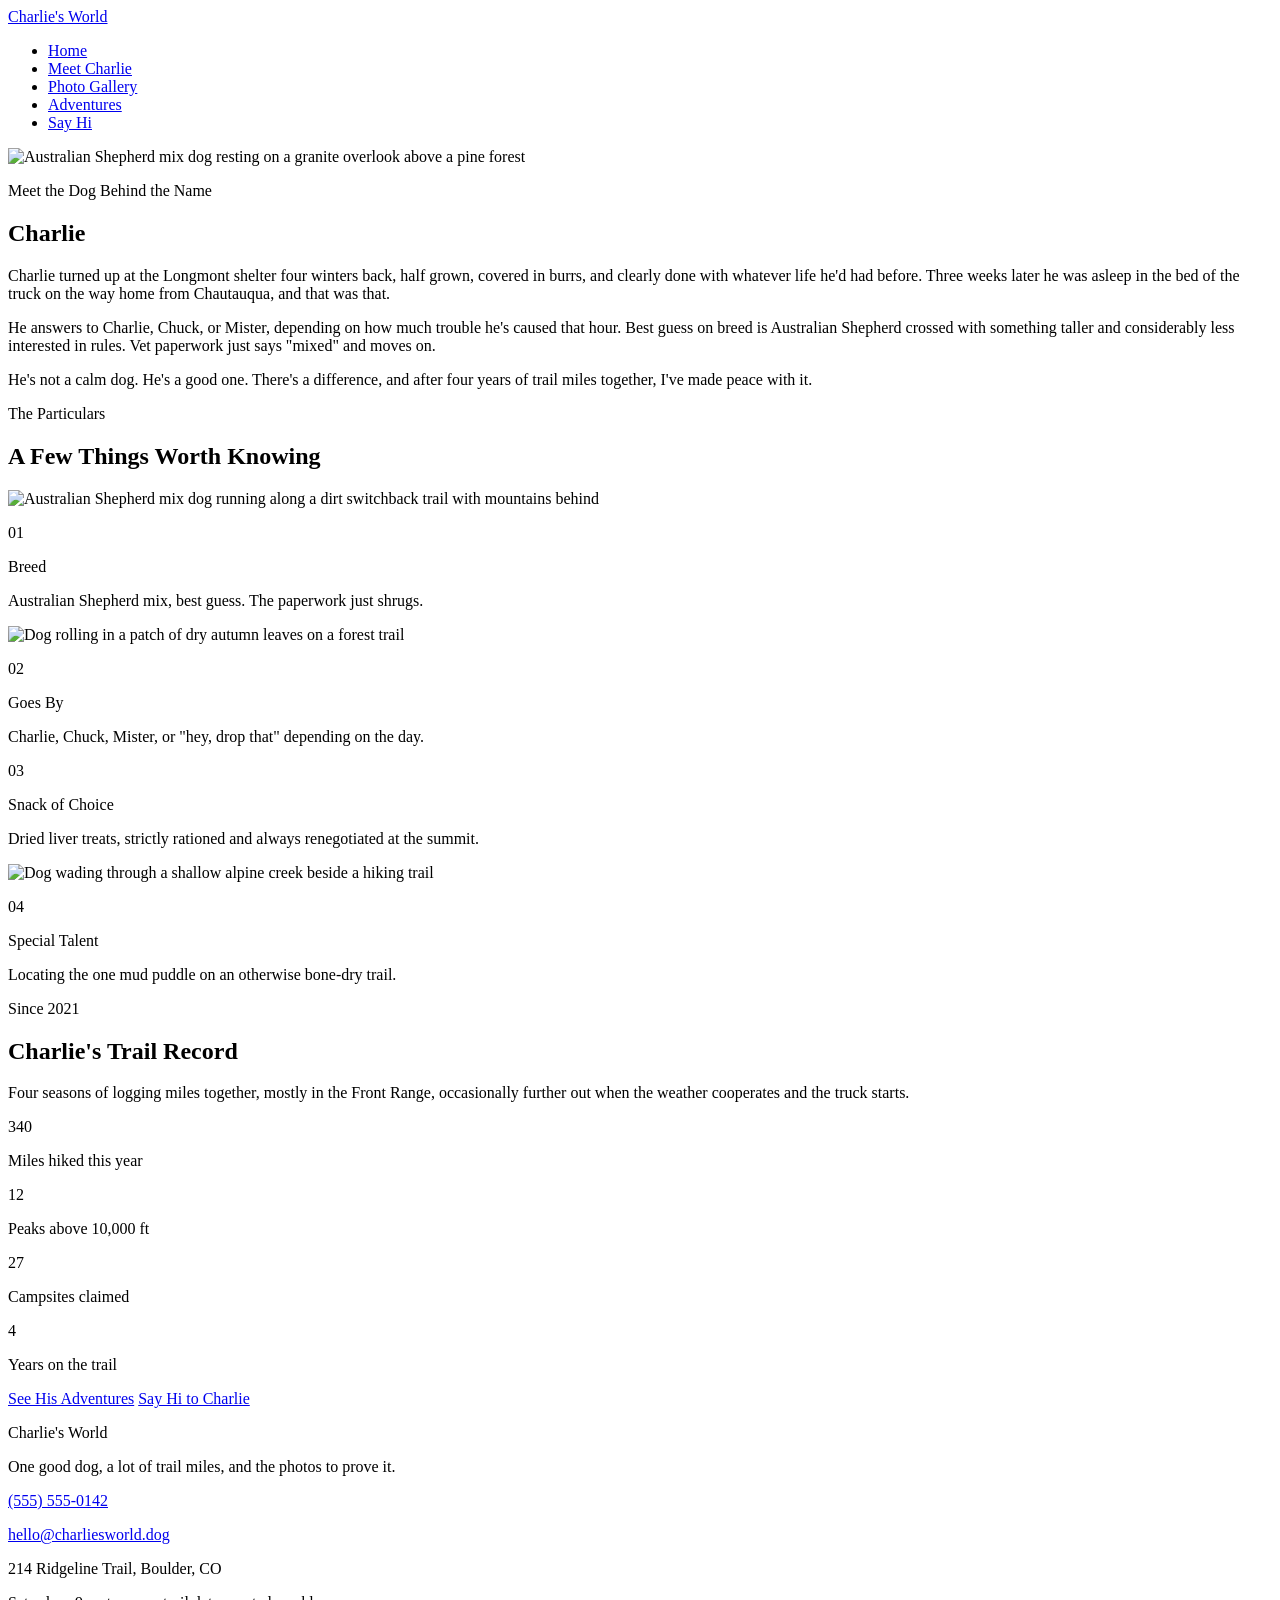
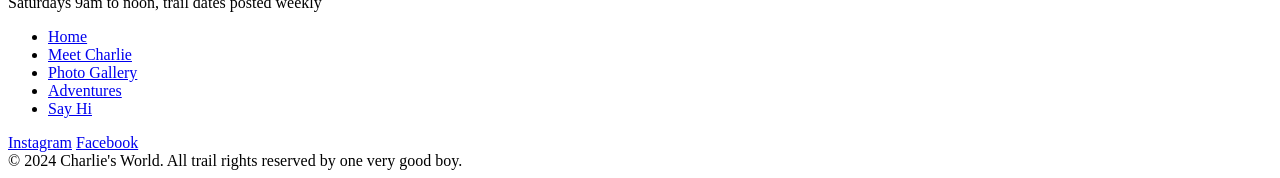
==== about.html @ 726add09 "Initial site generated by Tibly" ====
<!DOCTYPE html>
<html lang="en">
<head>
<meta charset="utf-8">
<meta name="viewport" content="width=device-width, initial-scale=1">
<title>Meet Charlie | Charlie's World</title>
<meta name="description" content="The story of Charlie: shelter dog turned trail dog, his breed guess, his habits, and four years of hiking one particular Colorado mutt.">
<link rel="canonical" href="https://charlie-cdd3.sites.tibly.ai/about">
<meta property="og:type" content="website">
<meta property="og:url" content="https://charlie-cdd3.sites.tibly.ai/about">
<meta property="og:site_name" content="Charlie&#39;s World">
<meta property="og:title" content="Meet Charlie | Charlie's World">
<meta property="og:description" content="The story of Charlie: shelter dog turned trail dog, his breed guess, his habits, and four years of hiking one particular Colorado mutt.">
<meta name="twitter:card" content="summary_large_image">
<link rel="icon" href="/favicon.svg" type="image/svg+xml">
<link rel="preconnect" href="https://fonts.googleapis.com">
<link rel="preconnect" href="https://fonts.gstatic.com" crossorigin>
<link href="https://fonts.googleapis.com/css2?family=Fjalla+One&family=Karla:wght@400;500;700&display=swap" rel="stylesheet">
<link rel="stylesheet" href="/styles.css">
</head>
<body>
<!-- block:header -->
<header class="bg-surface border-b border-brand-200/60">
  <div class="max-w-6xl mx-auto px-6 py-5 flex flex-col sm:flex-row sm:items-center sm:justify-between gap-4">
    <a href="/" class="font-display text-2xl tracking-wide text-ink uppercase">
      <span data-tibly-field="business-name">Charlie's World</span>
    </a>
    <nav aria-label="Primary">
      <ul class="flex flex-wrap gap-x-6 gap-y-2 font-body text-sm uppercase tracking-wide text-ink">
        <li><a href="/" class="pb-1 border-b border-transparent hover:border-accent-500 hover:text-accent-600 transition-colors duration-200">Home</a></li>
        <li><a href="/about" class="pb-1 border-b border-transparent hover:border-accent-500 hover:text-accent-600 transition-colors duration-200">Meet Charlie</a></li>
        <li><a href="/gallery" class="pb-1 border-b border-transparent hover:border-accent-500 hover:text-accent-600 transition-colors duration-200">Photo Gallery</a></li>
        <li><a href="/adventures" class="pb-1 border-b border-transparent hover:border-accent-500 hover:text-accent-600 transition-colors duration-200">Adventures</a></li>
        <li><a href="/contact" class="pb-1 border-b border-transparent hover:border-accent-500 hover:text-accent-600 transition-colors duration-200">Say Hi</a></li>
      </ul>
    </nav>
  </div>
</header>
<!-- /block:header -->
<!-- block:about-strip -->
<section class="bg-surface" data-block="about-strip">
  <div class="grid md:grid-cols-2">
    <div class="relative h-80 sm:h-96 md:h-auto order-first md:order-last">
      <img loading="lazy" src="https://images.pexels.com/photos/32139272/pexels-photo-32139272.jpeg?auto=compress&cs=tinysrgb&h=650&w=940" alt="Australian Shepherd mix dog resting on a granite overlook above a pine forest" class="absolute inset-0 h-full w-full object-cover">
    </div>
    <div class="flex flex-col justify-center px-6 py-16 sm:px-12 lg:px-20 lg:py-24">
      <p class="font-display uppercase tracking-widest text-accent-600 text-sm mb-4">Meet the Dog Behind the Name</p>
      <h1 class="font-display text-5xl sm:text-6xl lg:text-7xl leading-none text-ink mb-6"><span data-tibly-field="business-name">Charlie</span></h1>
      <div class="max-w-prose space-y-4 font-body text-lg text-ink/80">
        <p>Charlie turned up at the Longmont shelter four winters back, half grown, covered in burrs, and clearly done with whatever life he'd had before. Three weeks later he was asleep in the bed of the truck on the way home from Chautauqua, and that was that.</p>
        <p>He answers to Charlie, Chuck, or Mister, depending on how much trouble he's caused that hour. Best guess on breed is Australian Shepherd crossed with something taller and considerably less interested in rules. Vet paperwork just says "mixed" and moves on.</p>
        <p>He's not a calm dog. He's a good one. There's a difference, and after four years of trail miles together, I've made peace with it.</p>
      </div>
    </div>
  </div>
</section>
<!-- /block:about-strip -->
<!-- block:gallery-mosaic -->
<section class="bg-background py-20 sm:py-28" data-block="gallery-mosaic">
  <div class="max-w-6xl mx-auto px-6">
    <div class="max-w-2xl mb-12">
      <p class="font-display uppercase tracking-widest text-accent-600 text-sm mb-3">The Particulars</p>
      <h2 class="font-display text-4xl sm:text-5xl text-ink leading-tight">A Few Things Worth Knowing</h2>
    </div>
    <div class="grid grid-cols-2 md:grid-cols-4 gap-4 sm:gap-6 auto-rows-[10rem] sm:auto-rows-[12rem]">
      <div class="col-span-2 row-span-2 rounded-md overflow-hidden">
        <img loading="lazy" src="https://images.pexels.com/photos/35276510/pexels-photo-35276510.jpeg?auto=compress&cs=tinysrgb&h=650&w=940" alt="Australian Shepherd mix dog running along a dirt switchback trail with mountains behind" class="h-full w-full object-cover">
      </div>
      <div class="card p-5 flex flex-col justify-center">
        <p class="font-display text-3xl text-accent-600 mb-1">01</p>
        <p class="font-display uppercase text-sm tracking-wide text-ink mb-1">Breed</p>
        <p class="font-body text-sm text-ink/70">Australian Shepherd mix, best guess. The paperwork just shrugs.</p>
      </div>
      <div class="rounded-md overflow-hidden">
        <img loading="lazy" src="https://images.pexels.com/photos/29590853/pexels-photo-29590853.jpeg?auto=compress&cs=tinysrgb&h=650&w=940" alt="Dog rolling in a patch of dry autumn leaves on a forest trail" class="h-full w-full object-cover">
      </div>
      <div class="card p-5 flex flex-col justify-center">
        <p class="font-display text-3xl text-accent-600 mb-1">02</p>
        <p class="font-display uppercase text-sm tracking-wide text-ink mb-1">Goes By</p>
        <p class="font-body text-sm text-ink/70">Charlie, Chuck, Mister, or "hey, drop that" depending on the day.</p>
      </div>
      <div class="card p-5 flex flex-col justify-center">
        <p class="font-display text-3xl text-accent-600 mb-1">03</p>
        <p class="font-display uppercase text-sm tracking-wide text-ink mb-1">Snack of Choice</p>
        <p class="font-body text-sm text-ink/70">Dried liver treats, strictly rationed and always renegotiated at the summit.</p>
      </div>
      <div class="col-span-2 rounded-md overflow-hidden">
        <img loading="lazy" src="https://images.pexels.com/photos/27413542/pexels-photo-27413542.jpeg?auto=compress&cs=tinysrgb&h=650&w=940" alt="Dog wading through a shallow alpine creek beside a hiking trail" class="h-full w-full object-cover">
      </div>
      <div class="card p-5 flex flex-col justify-center">
        <p class="font-display text-3xl text-accent-600 mb-1">04</p>
        <p class="font-display uppercase text-sm tracking-wide text-ink mb-1">Special Talent</p>
        <p class="font-body text-sm text-ink/70">Locating the one mud puddle on an otherwise bone-dry trail.</p>
      </div>
    </div>
  </div>
</section>
<!-- /block:gallery-mosaic -->
<!-- block:selected-work -->
<section class="bg-ink text-surface py-20 sm:py-28" data-block="selected-work">
  <div class="max-w-6xl mx-auto px-6">
    <div class="max-w-2xl mb-14">
      <p class="font-display uppercase tracking-widest text-accent-500 text-sm mb-3">Since 2021</p>
      <h2 class="font-display text-4xl sm:text-5xl leading-tight">Charlie's Trail Record</h2>
      <p class="font-body text-surface/70 mt-4 max-w-prose">Four seasons of logging miles together, mostly in the Front Range, occasionally further out when the weather cooperates and the truck starts.</p>
    </div>
    <div class="grid grid-cols-2 md:grid-cols-4 gap-8 sm:gap-10 mb-16">
      <div class="border-t border-surface/20 pt-5">
        <p class="font-display text-5xl sm:text-6xl text-accent-500 mb-2">340</p>
        <p class="font-body text-sm uppercase tracking-wide text-surface/70">Miles hiked this year</p>
      </div>
      <div class="border-t border-surface/20 pt-5">
        <p class="font-display text-5xl sm:text-6xl text-accent-500 mb-2">12</p>
        <p class="font-body text-sm uppercase tracking-wide text-surface/70">Peaks above 10,000 ft</p>
      </div>
      <div class="border-t border-surface/20 pt-5">
        <p class="font-display text-5xl sm:text-6xl text-accent-500 mb-2">27</p>
        <p class="font-body text-sm uppercase tracking-wide text-surface/70">Campsites claimed</p>
      </div>
      <div class="border-t border-surface/20 pt-5">
        <p class="font-display text-5xl sm:text-6xl text-accent-500 mb-2">4</p>
        <p class="font-body text-sm uppercase tracking-wide text-surface/70">Years on the trail</p>
      </div>
    </div>
    <div class="flex flex-wrap gap-4">
      <a href="/adventures" class="btn">See His Adventures</a>
      <a href="/contact" class="btn-secondary border-surface/30 text-surface hover:border-accent-500 hover:text-accent-500">Say Hi to Charlie</a>
    </div>
  </div>
</section>
<!-- /block:selected-work -->
<!-- block:footer -->
<footer class="bg-ink text-surface">
  <div class="max-w-6xl mx-auto px-6 py-16 grid gap-12 sm:grid-cols-3">
    <div>
      <p class="font-display text-2xl uppercase tracking-wide mb-3"><span data-tibly-field="business-name">Charlie's World</span></p>
      <p class="font-body text-sm text-surface/70 max-w-xs">One good dog, a lot of trail miles, and the photos to prove it.</p>
    </div>
    <div class="font-body text-sm space-y-2">
      <p><a href="tel:+15555550142" data-tibly-field="phone" class="hover:text-accent-500 transition-colors duration-200">(555) 555-0142</a></p>
      <p><a href="mailto:hello@charliesworld.dog" data-tibly-field="email" class="hover:text-accent-500 transition-colors duration-200">hello@charliesworld.dog</a></p>
      <p data-tibly-field="address">214 Ridgeline Trail, Boulder, CO</p>
      <p data-tibly-field="hours">Saturdays 9am to noon, trail dates posted weekly</p>
    </div>
    <div>
      <nav aria-label="Footer">
        <ul class="font-body text-sm uppercase tracking-wide space-y-2">
          <li><a href="/" class="hover:text-accent-500 transition-colors duration-200">Home</a></li>
          <li><a href="/about" class="hover:text-accent-500 transition-colors duration-200">Meet Charlie</a></li>
          <li><a href="/gallery" class="hover:text-accent-500 transition-colors duration-200">Photo Gallery</a></li>
          <li><a href="/adventures" class="hover:text-accent-500 transition-colors duration-200">Adventures</a></li>
          <li><a href="/contact" class="hover:text-accent-500 transition-colors duration-200">Say Hi</a></li>
        </ul>
      </nav>
    </div>
  </div>
  <div data-tibly-field="links" class="border-t border-surface/10">
    <div class="max-w-6xl mx-auto px-6 py-6 flex gap-6 font-body text-sm">
      <a href="https://instagram.com" class="hover:text-accent-500 transition-colors duration-200">Instagram</a>
      <a href="https://facebook.com" class="hover:text-accent-500 transition-colors duration-200">Facebook</a>
    </div>
  </div>
  <div class="max-w-6xl mx-auto px-6 py-6 border-t border-surface/10 text-xs text-surface/50 font-body">
    © 2024 <span data-tibly-field="business-name">Charlie's World</span>. All trail rights reserved by one very good boy.
  </div>
</footer>
<!-- /block:footer -->
  <script async src="https://api.tibly.ai/widget/v1.js"></script>
</body>
</html>
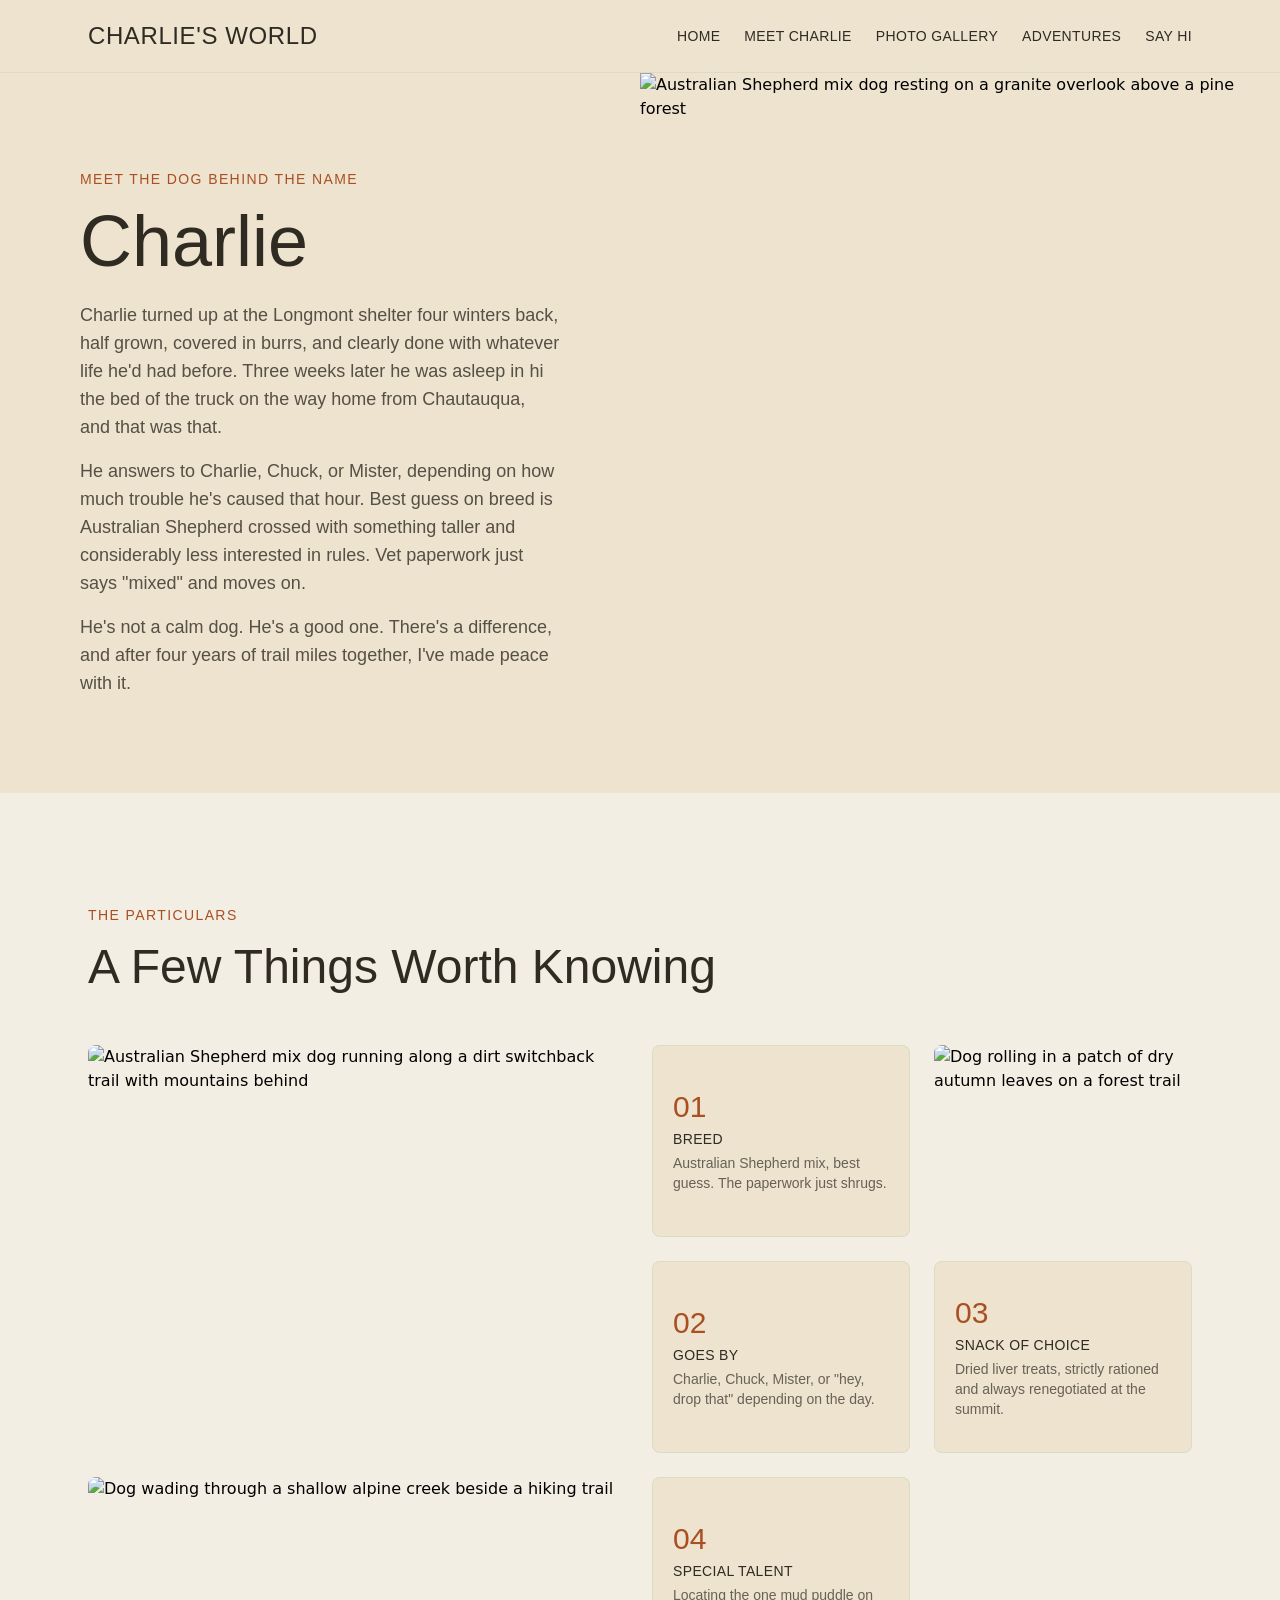
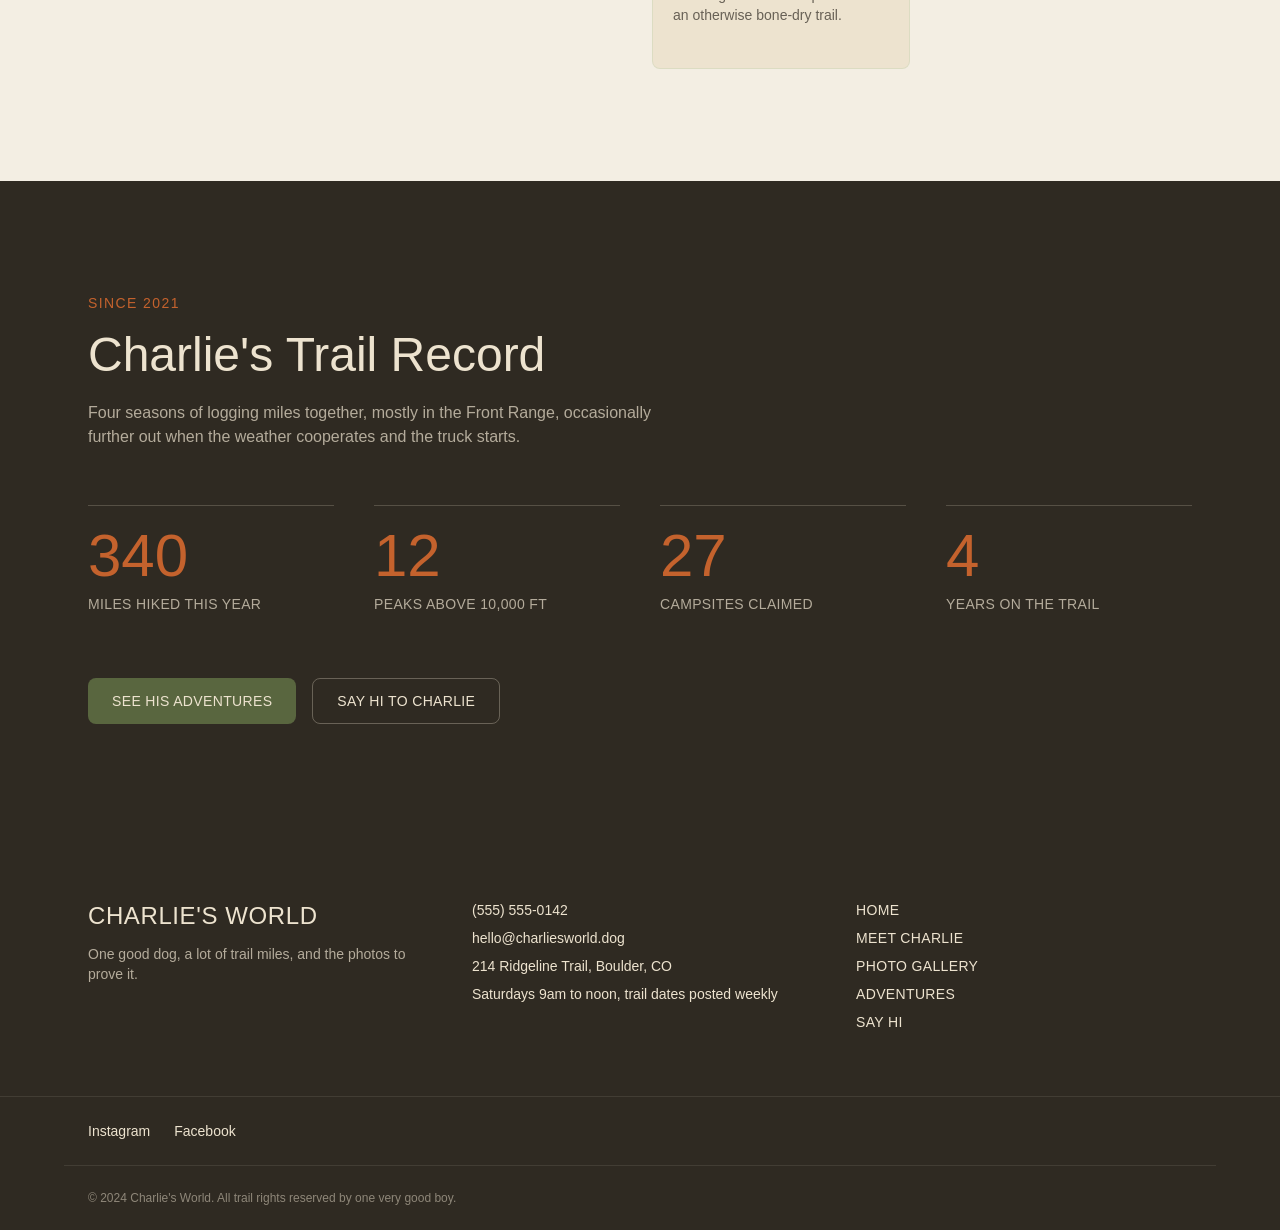
==== commit 3e25b311: "Update copy on /about via Tibly" ====
--- a/about.html
+++ b/about.html
@@ -47,7 +47,7 @@
       <p class="font-display uppercase tracking-widest text-accent-600 text-sm mb-4">Meet the Dog Behind the Name</p>
       <h1 class="font-display text-5xl sm:text-6xl lg:text-7xl leading-none text-ink mb-6"><span data-tibly-field="business-name">Charlie</span></h1>
       <div class="max-w-prose space-y-4 font-body text-lg text-ink/80">
-        <p>Charlie turned up at the Longmont shelter four winters back, half grown, covered in burrs, and clearly done with whatever life he'd had before. Three weeks later he was asleep in the bed of the truck on the way home from Chautauqua, and that was that.</p>
+        <p>Charlie turned up at the Longmont shelter four winters back, half grown, covered in burrs, and clearly done with whatever life he'd had before. Three weeks later he was asleep in hi the bed of the truck on the way home from Chautauqua, and that was that.</p>
         <p>He answers to Charlie, Chuck, or Mister, depending on how much trouble he's caused that hour. Best guess on breed is Australian Shepherd crossed with something taller and considerably less interested in rules. Vet paperwork just says "mixed" and moves on.</p>
         <p>He's not a calm dog. He's a good one. There's a difference, and after four years of trail miles together, I've made peace with it.</p>
       </div>
--- a/styles.css
+++ b/styles.css
@@ -0,0 +1,2 @@
+/*! tailwindcss v4.3.2 | MIT License | https://tailwindcss.com */
+@layer properties{@supports (((-webkit-hyphens:none)) and (not (margin-trim:inline))) or ((-moz-orient:inline) and (not (color:rgb(from red r g b)))){*,:before,:after,::backdrop{--tw-translate-x:0;--tw-translate-y:0;--tw-translate-z:0;--tw-space-y-reverse:0;--tw-border-style:solid;--tw-gradient-position:initial;--tw-gradient-from:#0000;--tw-gradient-via:#0000;--tw-gradient-to:#0000;--tw-gradient-stops:initial;--tw-gradient-via-stops:initial;--tw-gradient-from-position:0%;--tw-gradient-via-position:50%;--tw-gradient-to-position:100%;--tw-leading:initial;--tw-tracking:initial;--tw-duration:initial;--tw-scale-x:1;--tw-scale-y:1;--tw-scale-z:1;--tw-shadow:0 0 #0000;--tw-shadow-color:initial;--tw-shadow-alpha:100%;--tw-inset-shadow:0 0 #0000;--tw-inset-shadow-color:initial;--tw-inset-shadow-alpha:100%;--tw-ring-color:initial;--tw-ring-shadow:0 0 #0000;--tw-inset-ring-color:initial;--tw-inset-ring-shadow:0 0 #0000;--tw-ring-inset:initial;--tw-ring-offset-width:0px;--tw-ring-offset-color:#fff;--tw-ring-offset-shadow:0 0 #0000}}}@layer theme{:root,:host{--font-sans:ui-sans-serif, system-ui, sans-serif, "Apple Color Emoji", "Segoe UI Emoji", "Segoe UI Symbol", "Noto Color Emoji";--font-mono:ui-monospace, SFMono-Regular, Menlo, Monaco, Consolas, "Liberation Mono", "Courier New", monospace;--spacing:.25rem;--container-xs:20rem;--container-md:28rem;--container-xl:36rem;--container-2xl:42rem;--container-6xl:72rem;--text-xs:.75rem;--text-xs--line-height:calc(1 / .75);--text-sm:.875rem;--text-sm--line-height:calc(1.25 / .875);--text-lg:1.125rem;--text-lg--line-height:calc(1.75 / 1.125);--text-xl:1.25rem;--text-xl--line-height:calc(1.75 / 1.25);--text-2xl:1.5rem;--text-2xl--line-height:calc(2 / 1.5);--text-3xl:1.875rem;--text-3xl--line-height:calc(2.25 / 1.875);--text-4xl:2.25rem;--text-4xl--line-height:calc(2.5 / 2.25);--text-5xl:3rem;--text-5xl--line-height:1;--text-6xl:3.75rem;--text-6xl--line-height:1;--text-7xl:4.5rem;--text-7xl--line-height:1;--text-8xl:6rem;--text-8xl--line-height:1;--tracking-tight:-.025em;--tracking-wide:.025em;--tracking-widest:.1em;--leading-tight:1.25;--leading-relaxed:1.625;--radius-sm:.25rem;--radius-md:.5rem;--default-transition-duration:.15s;--default-transition-timing-function:cubic-bezier(.4, 0, .2, 1);--default-font-family:var(--font-sans);--default-mono-font-family:var(--font-mono);--color-brand-200:#d3d9bb;--color-brand-600:#59663f;--color-brand-700:#475231;--color-accent-400:#d06f3a;--color-accent-500:#c4622d;--color-accent-600:#a94f22;--color-surface:#ede3cf;--color-ink:#2f2a22;--color-background:#f3eee3;--font-display:"Fjalla One", sans-serif;--font-body:"Karla", sans-serif}}@layer base{*,:after,:before,::backdrop{box-sizing:border-box;border:0 solid;margin:0;padding:0}::file-selector-button{box-sizing:border-box;border:0 solid;margin:0;padding:0}html,:host{-webkit-text-size-adjust:100%;tab-size:4;line-height:1.5;font-family:var(--default-font-family,ui-sans-serif, system-ui, sans-serif, "Apple Color Emoji", "Segoe UI Emoji", "Segoe UI Symbol", "Noto Color Emoji");font-feature-settings:var(--default-font-feature-settings,normal);font-variation-settings:var(--default-font-variation-settings,normal);-webkit-tap-highlight-color:transparent}hr{height:0;color:inherit;border-top-width:1px}abbr:where([title]){-webkit-text-decoration:underline dotted;text-decoration:underline dotted}h1,h2,h3,h4,h5,h6{font-size:inherit;font-weight:inherit}a{color:inherit;-webkit-text-decoration:inherit;-webkit-text-decoration:inherit;-webkit-text-decoration:inherit;text-decoration:inherit}b,strong{font-weight:bolder}code,kbd,samp,pre{font-family:var(--default-mono-font-family,ui-monospace, SFMono-Regular, Menlo, Monaco, Consolas, "Liberation Mono", "Courier New", monospace);font-feature-settings:var(--default-mono-font-feature-settings,normal);font-variation-settings:var(--default-mono-font-variation-settings,normal);font-size:1em}small{font-size:80%}sub,sup{vertical-align:baseline;font-size:75%;line-height:0;position:relative}sub{bottom:-.25em}sup{top:-.5em}table{text-indent:0;border-color:inherit;border-collapse:collapse}:-moz-focusring{outline:auto}progress{vertical-align:baseline}summary{display:list-item}ol,ul,menu{list-style:none}img,svg,video,canvas,audio,iframe,embed,object{vertical-align:middle;display:block}img,video{max-width:100%;height:auto}button,input,select,optgroup,textarea{font:inherit;font-feature-settings:inherit;font-variation-settings:inherit;letter-spacing:inherit;color:inherit;opacity:1;background-color:#0000;border-radius:0}::file-selector-button{font:inherit;font-feature-settings:inherit;font-variation-settings:inherit;letter-spacing:inherit;color:inherit;opacity:1;background-color:#0000;border-radius:0}:where(select:is([multiple],[size])) optgroup{font-weight:bolder}:where(select:is([multiple],[size])) optgroup option{padding-inline-start:20px}::file-selector-button{margin-inline-end:4px}::placeholder{opacity:1}@supports (not ((-webkit-appearance:-apple-pay-button))) or (contain-intrinsic-size:1px){::placeholder{color:currentColor}@supports (color:color-mix(in lab, red, red)){::placeholder{color:color-mix(in oklab, currentcolor 50%, transparent)}}}textarea{resize:vertical}::-webkit-search-decoration{-webkit-appearance:none}::-webkit-date-and-time-value{min-height:1lh;text-align:inherit}::-webkit-datetime-edit{display:inline-flex}::-webkit-datetime-edit-fields-wrapper{padding:0}::-webkit-datetime-edit{padding-block:0}::-webkit-datetime-edit-year-field{padding-block:0}::-webkit-datetime-edit-month-field{padding-block:0}::-webkit-datetime-edit-day-field{padding-block:0}::-webkit-datetime-edit-hour-field{padding-block:0}::-webkit-datetime-edit-minute-field{padding-block:0}::-webkit-datetime-edit-second-field{padding-block:0}::-webkit-datetime-edit-millisecond-field{padding-block:0}::-webkit-datetime-edit-meridiem-field{padding-block:0}::-webkit-calendar-picker-indicator{line-height:1}:-moz-ui-invalid{box-shadow:none}button,input:where([type=button],[type=reset],[type=submit]){appearance:button}::file-selector-button{appearance:button}::-webkit-inner-spin-button{height:auto}::-webkit-outer-spin-button{height:auto}[hidden]:where(:not([hidden=until-found])){display:none!important}}@layer components{.btn{justify-content:center;align-items:center;gap:calc(var(--spacing) * 2);border-radius:var(--radius-md);background-color:var(--color-brand-600);padding-inline:calc(var(--spacing) * 6);padding-block:calc(var(--spacing) * 3);font-family:var(--font-display);font-size:var(--text-sm);line-height:var(--tw-leading,var(--text-sm--line-height));--tw-tracking:var(--tracking-wide);letter-spacing:var(--tracking-wide);color:var(--color-surface);text-transform:uppercase;transition-property:color,background-color,border-color,outline-color,text-decoration-color,fill,stroke,--tw-gradient-from,--tw-gradient-via,--tw-gradient-to;transition-timing-function:var(--tw-ease,var(--default-transition-timing-function));transition-duration:var(--tw-duration,var(--default-transition-duration));--tw-duration:.2s;transition-duration:.2s;display:inline-flex}@media (hover:hover){.btn:hover{background-color:var(--color-brand-700)}}.btn:focus{--tw-outline-style:none;outline-style:none}.btn:focus-visible{--tw-ring-shadow:var(--tw-ring-inset,) 0 0 0 calc(2px + var(--tw-ring-offset-width)) var(--tw-ring-color,currentcolor);box-shadow:var(--tw-inset-shadow), var(--tw-inset-ring-shadow), var(--tw-ring-offset-shadow), var(--tw-ring-shadow), var(--tw-shadow);--tw-ring-color:var(--color-accent-500)}.btn-secondary{justify-content:center;align-items:center;gap:calc(var(--spacing) * 2);border-radius:var(--radius-md);border-style:var(--tw-border-style);border-width:1px;border-color:#2f2a2233;display:inline-flex}@supports (color:color-mix(in lab, red, red)){.btn-secondary{border-color:color-mix(in oklab, var(--color-ink) 20%, transparent)}}.btn-secondary{padding-inline:calc(var(--spacing) * 6);padding-block:calc(var(--spacing) * 3);font-family:var(--font-display);font-size:var(--text-sm);line-height:var(--tw-leading,var(--text-sm--line-height));--tw-tracking:var(--tracking-wide);letter-spacing:var(--tracking-wide);color:var(--color-ink);text-transform:uppercase;transition-property:color,background-color,border-color,outline-color,text-decoration-color,fill,stroke,--tw-gradient-from,--tw-gradient-via,--tw-gradient-to;transition-timing-function:var(--tw-ease,var(--default-transition-timing-function));transition-duration:var(--tw-duration,var(--default-transition-duration));--tw-duration:.2s;transition-duration:.2s}@media (hover:hover){.btn-secondary:hover{border-color:var(--color-accent-500);color:var(--color-accent-600)}}.card{border-radius:var(--radius-md);border-style:var(--tw-border-style);border-width:1px;border-color:#d3d9bb99;overflow:hidden}@supports (color:color-mix(in lab, red, red)){.card{border-color:color-mix(in oklab, var(--color-brand-200) 60%, transparent)}}.card{background-color:var(--color-surface)}}@layer utilities{.absolute{position:absolute}.relative{position:relative}.inset-0{inset:0}.bottom-3{bottom:calc(var(--spacing) * 3)}.left-1\/2{left:50%}.left-3{left:calc(var(--spacing) * 3)}.z-10{z-index:10}.order-1{order:1}.order-2{order:2}.order-3{order:3}.order-first{order:-9999}.col-span-2{grid-column:span 2/span 2}.row-span-2{grid-row:span 2/span 2}.mx-auto{margin-inline:auto}.mt-1{margin-top:var(--spacing)}.mt-4{margin-top:calc(var(--spacing) * 4)}.mt-6{margin-top:calc(var(--spacing) * 6)}.mt-8{margin-top:calc(var(--spacing) * 8)}.mt-16{margin-top:calc(var(--spacing) * 16)}.mt-20{margin-top:calc(var(--spacing) * 20)}.mb-1{margin-bottom:var(--spacing)}.mb-2{margin-bottom:calc(var(--spacing) * 2)}.mb-3{margin-bottom:calc(var(--spacing) * 3)}.mb-4{margin-bottom:calc(var(--spacing) * 4)}.mb-6{margin-bottom:calc(var(--spacing) * 6)}.mb-8{margin-bottom:calc(var(--spacing) * 8)}.mb-10{margin-bottom:calc(var(--spacing) * 10)}.mb-12{margin-bottom:calc(var(--spacing) * 12)}.mb-14{margin-bottom:calc(var(--spacing) * 14)}.mb-16{margin-bottom:calc(var(--spacing) * 16)}.mb-20{margin-bottom:calc(var(--spacing) * 20)}.block{display:block}.flex{display:flex}.grid{display:grid}.hidden{display:none}.inline-flex{display:inline-flex}.aspect-\[3\/4\]{aspect-ratio:3/4}.aspect-\[4\/3\]{aspect-ratio:4/3}.aspect-\[4\/5\]{aspect-ratio:4/5}.aspect-\[16\/9\]{aspect-ratio:16/9}.aspect-square{aspect-ratio:1}.h-24{height:calc(var(--spacing) * 24)}.h-80{height:calc(var(--spacing) * 80)}.h-\[60vh\]{height:60vh}.h-\[70vh\]{height:70vh}.h-full{height:100%}.max-h-\[520px\]{max-height:520px}.min-h-\[460px\]{min-height:460px}.w-24{width:calc(var(--spacing) * 24)}.w-full{width:100%}.w-screen{width:100vw}.max-w-2xl{max-width:var(--container-2xl)}.max-w-6xl{max-width:var(--container-6xl)}.max-w-md{max-width:var(--container-md)}.max-w-prose{max-width:65ch}.max-w-xl{max-width:var(--container-xl)}.max-w-xs{max-width:var(--container-xs)}.shrink-0{flex-shrink:0}.-translate-x-1\/2{--tw-translate-x:calc(calc(1 / 2 * 100%) * -1);translate:var(--tw-translate-x) var(--tw-translate-y)}.auto-rows-\[10rem\]{grid-auto-rows:10rem}.grid-cols-1{grid-template-columns:repeat(1,minmax(0,1fr))}.grid-cols-2{grid-template-columns:repeat(2,minmax(0,1fr))}.flex-col{flex-direction:column}.flex-wrap{flex-wrap:wrap}.items-center{align-items:center}.items-end{align-items:flex-end}.justify-center{justify-content:center}.justify-end{justify-content:flex-end}.gap-2{gap:calc(var(--spacing) * 2)}.gap-3{gap:calc(var(--spacing) * 3)}.gap-4{gap:calc(var(--spacing) * 4)}.gap-6{gap:calc(var(--spacing) * 6)}.gap-8{gap:calc(var(--spacing) * 8)}.gap-10{gap:calc(var(--spacing) * 10)}.gap-12{gap:calc(var(--spacing) * 12)}:where(.space-y-2>:not(:last-child)){--tw-space-y-reverse:0;margin-block-start:calc(calc(var(--spacing) * 2) * var(--tw-space-y-reverse));margin-block-end:calc(calc(var(--spacing) * 2) * calc(1 - var(--tw-space-y-reverse)))}:where(.space-y-4>:not(:last-child)){--tw-space-y-reverse:0;margin-block-start:calc(calc(var(--spacing) * 4) * var(--tw-space-y-reverse));margin-block-end:calc(calc(var(--spacing) * 4) * calc(1 - var(--tw-space-y-reverse)))}:where(.space-y-5>:not(:last-child)){--tw-space-y-reverse:0;margin-block-start:calc(calc(var(--spacing) * 5) * var(--tw-space-y-reverse));margin-block-end:calc(calc(var(--spacing) * 5) * calc(1 - var(--tw-space-y-reverse)))}:where(.space-y-6>:not(:last-child)){--tw-space-y-reverse:0;margin-block-start:calc(calc(var(--spacing) * 6) * var(--tw-space-y-reverse));margin-block-end:calc(calc(var(--spacing) * 6) * calc(1 - var(--tw-space-y-reverse)))}:where(.space-y-20>:not(:last-child)){--tw-space-y-reverse:0;margin-block-start:calc(calc(var(--spacing) * 20) * var(--tw-space-y-reverse));margin-block-end:calc(calc(var(--spacing) * 20) * calc(1 - var(--tw-space-y-reverse)))}:where(.space-y-24>:not(:last-child)){--tw-space-y-reverse:0;margin-block-start:calc(calc(var(--spacing) * 24) * var(--tw-space-y-reverse));margin-block-end:calc(calc(var(--spacing) * 24) * calc(1 - var(--tw-space-y-reverse)))}.gap-x-6{column-gap:calc(var(--spacing) * 6)}.gap-y-1{row-gap:var(--spacing)}.gap-y-2{row-gap:calc(var(--spacing) * 2)}.gap-y-10{row-gap:calc(var(--spacing) * 10)}.overflow-hidden{overflow:hidden}.rounded-full{border-radius:3.40282e38px}.rounded-md{border-radius:var(--radius-md)}.rounded-sm{border-radius:var(--radius-sm)}.border{border-style:var(--tw-border-style);border-width:1px}.border-2{border-style:var(--tw-border-style);border-width:2px}.border-t{border-top-style:var(--tw-border-style);border-top-width:1px}.border-b{border-bottom-style:var(--tw-border-style);border-bottom-width:1px}.border-brand-200\/60{border-color:#d3d9bb99}@supports (color:color-mix(in lab, red, red)){.border-brand-200\/60{border-color:color-mix(in oklab, var(--color-brand-200) 60%, transparent)}}.border-surface\/10{border-color:#ede3cf1a}@supports (color:color-mix(in lab, red, red)){.border-surface\/10{border-color:color-mix(in oklab, var(--color-surface) 10%, transparent)}}.border-surface\/15{border-color:#ede3cf26}@supports (color:color-mix(in lab, red, red)){.border-surface\/15{border-color:color-mix(in oklab, var(--color-surface) 15%, transparent)}}.border-surface\/20{border-color:#ede3cf33}@supports (color:color-mix(in lab, red, red)){.border-surface\/20{border-color:color-mix(in oklab, var(--color-surface) 20%, transparent)}}.border-surface\/30{border-color:#ede3cf4d}@supports (color:color-mix(in lab, red, red)){.border-surface\/30{border-color:color-mix(in oklab, var(--color-surface) 30%, transparent)}}.border-surface\/50{border-color:#ede3cf80}@supports (color:color-mix(in lab, red, red)){.border-surface\/50{border-color:color-mix(in oklab, var(--color-surface) 50%, transparent)}}.border-transparent{border-color:#0000}.bg-background{background-color:var(--color-background)}.bg-ink{background-color:var(--color-ink)}.bg-ink\/30{background-color:#2f2a224d}@supports (color:color-mix(in lab, red, red)){.bg-ink\/30{background-color:color-mix(in oklab, var(--color-ink) 30%, transparent)}}.bg-ink\/45{background-color:#2f2a2273}@supports (color:color-mix(in lab, red, red)){.bg-ink\/45{background-color:color-mix(in oklab, var(--color-ink) 45%, transparent)}}.bg-ink\/80{background-color:#2f2a22cc}@supports (color:color-mix(in lab, red, red)){.bg-ink\/80{background-color:color-mix(in oklab, var(--color-ink) 80%, transparent)}}.bg-surface{background-color:var(--color-surface)}.bg-surface\/5{background-color:#ede3cf0d}@supports (color:color-mix(in lab, red, red)){.bg-surface\/5{background-color:color-mix(in oklab, var(--color-surface) 5%, transparent)}}.bg-surface\/10{background-color:#ede3cf1a}@supports (color:color-mix(in lab, red, red)){.bg-surface\/10{background-color:color-mix(in oklab, var(--color-surface) 10%, transparent)}}.bg-gradient-to-t{--tw-gradient-position:to top in oklab;background-image:linear-gradient(var(--tw-gradient-stops))}.from-ink\/85{--tw-gradient-from:#2f2a22d9}@supports (color:color-mix(in lab, red, red)){.from-ink\/85{--tw-gradient-from:color-mix(in oklab, var(--color-ink) 85%, transparent)}}.from-ink\/85{--tw-gradient-stops:var(--tw-gradient-via-stops,var(--tw-gradient-position), var(--tw-gradient-from) var(--tw-gradient-from-position), var(--tw-gradient-to) var(--tw-gradient-to-position))}.via-ink\/25{--tw-gradient-via:#2f2a2240}@supports (color:color-mix(in lab, red, red)){.via-ink\/25{--tw-gradient-via:color-mix(in oklab, var(--color-ink) 25%, transparent)}}.via-ink\/25{--tw-gradient-via-stops:var(--tw-gradient-position), var(--tw-gradient-from) var(--tw-gradient-from-position), var(--tw-gradient-via) var(--tw-gradient-via-position), var(--tw-gradient-to) var(--tw-gradient-to-position);--tw-gradient-stops:var(--tw-gradient-via-stops)}.to-transparent{--tw-gradient-to:transparent;--tw-gradient-stops:var(--tw-gradient-via-stops,var(--tw-gradient-position), var(--tw-gradient-from) var(--tw-gradient-from-position), var(--tw-gradient-to) var(--tw-gradient-to-position))}.object-cover{object-fit:cover}.p-5{padding:calc(var(--spacing) * 5)}.p-6{padding:calc(var(--spacing) * 6)}.p-8{padding:calc(var(--spacing) * 8)}.px-3{padding-inline:calc(var(--spacing) * 3)}.px-4{padding-inline:calc(var(--spacing) * 4)}.px-6{padding-inline:calc(var(--spacing) * 6)}.py-1{padding-block:var(--spacing)}.py-3{padding-block:calc(var(--spacing) * 3)}.py-5{padding-block:calc(var(--spacing) * 5)}.py-6{padding-block:calc(var(--spacing) * 6)}.py-16{padding-block:calc(var(--spacing) * 16)}.py-20{padding-block:calc(var(--spacing) * 20)}.py-24{padding-block:calc(var(--spacing) * 24)}.pt-5{padding-top:calc(var(--spacing) * 5)}.pt-10{padding-top:calc(var(--spacing) * 10)}.pb-1{padding-bottom:var(--spacing)}.pb-8{padding-bottom:calc(var(--spacing) * 8)}.pb-12{padding-bottom:calc(var(--spacing) * 12)}.pb-16{padding-bottom:calc(var(--spacing) * 16)}.text-center{text-align:center}.font-body{font-family:var(--font-body)}.font-display{font-family:var(--font-display)}.text-2xl{font-size:var(--text-2xl);line-height:var(--tw-leading,var(--text-2xl--line-height))}.text-3xl{font-size:var(--text-3xl);line-height:var(--tw-leading,var(--text-3xl--line-height))}.text-4xl{font-size:var(--text-4xl);line-height:var(--tw-leading,var(--text-4xl--line-height))}.text-5xl{font-size:var(--text-5xl);line-height:var(--tw-leading,var(--text-5xl--line-height))}.text-7xl{font-size:var(--text-7xl);line-height:var(--tw-leading,var(--text-7xl--line-height))}.text-lg{font-size:var(--text-lg);line-height:var(--tw-leading,var(--text-lg--line-height))}.text-sm{font-size:var(--text-sm);line-height:var(--tw-leading,var(--text-sm--line-height))}.text-xl{font-size:var(--text-xl);line-height:var(--tw-leading,var(--text-xl--line-height))}.text-xs{font-size:var(--text-xs);line-height:var(--tw-leading,var(--text-xs--line-height))}.leading-\[0\.95\]{--tw-leading:.95;line-height:.95}.leading-none{--tw-leading:1;line-height:1}.leading-relaxed{--tw-leading:var(--leading-relaxed);line-height:var(--leading-relaxed)}.leading-tight{--tw-leading:var(--leading-tight);line-height:var(--leading-tight)}.tracking-tight{--tw-tracking:var(--tracking-tight);letter-spacing:var(--tracking-tight)}.tracking-wide{--tw-tracking:var(--tracking-wide);letter-spacing:var(--tracking-wide)}.tracking-widest{--tw-tracking:var(--tracking-widest);letter-spacing:var(--tracking-widest)}.text-accent-500{color:var(--color-accent-500)}.text-accent-600{color:var(--color-accent-600)}.text-ink{color:var(--color-ink)}.text-ink\/50{color:#2f2a2280}@supports (color:color-mix(in lab, red, red)){.text-ink\/50{color:color-mix(in oklab, var(--color-ink) 50%, transparent)}}.text-ink\/60{color:#2f2a2299}@supports (color:color-mix(in lab, red, red)){.text-ink\/60{color:color-mix(in oklab, var(--color-ink) 60%, transparent)}}.text-ink\/70{color:#2f2a22b3}@supports (color:color-mix(in lab, red, red)){.text-ink\/70{color:color-mix(in oklab, var(--color-ink) 70%, transparent)}}.text-ink\/80{color:#2f2a22cc}@supports (color:color-mix(in lab, red, red)){.text-ink\/80{color:color-mix(in oklab, var(--color-ink) 80%, transparent)}}.text-surface{color:var(--color-surface)}.text-surface\/15{color:#ede3cf26}@supports (color:color-mix(in lab, red, red)){.text-surface\/15{color:color-mix(in oklab, var(--color-surface) 15%, transparent)}}.text-surface\/50{color:#ede3cf80}@supports (color:color-mix(in lab, red, red)){.text-surface\/50{color:color-mix(in oklab, var(--color-surface) 50%, transparent)}}.text-surface\/70{color:#ede3cfb3}@supports (color:color-mix(in lab, red, red)){.text-surface\/70{color:color-mix(in oklab, var(--color-surface) 70%, transparent)}}.text-surface\/80{color:#ede3cfcc}@supports (color:color-mix(in lab, red, red)){.text-surface\/80{color:color-mix(in oklab, var(--color-surface) 80%, transparent)}}.text-surface\/90{color:#ede3cfe6}@supports (color:color-mix(in lab, red, red)){.text-surface\/90{color:color-mix(in oklab, var(--color-surface) 90%, transparent)}}.uppercase{text-transform:uppercase}.transition-colors{transition-property:color,background-color,border-color,outline-color,text-decoration-color,fill,stroke,--tw-gradient-from,--tw-gradient-via,--tw-gradient-to;transition-timing-function:var(--tw-ease,var(--default-transition-timing-function));transition-duration:var(--tw-duration,var(--default-transition-duration))}.transition-shadow{transition-property:box-shadow;transition-timing-function:var(--tw-ease,var(--default-transition-timing-function));transition-duration:var(--tw-duration,var(--default-transition-duration))}.transition-transform{transition-property:transform,translate,scale,rotate;transition-timing-function:var(--tw-ease,var(--default-transition-timing-function));transition-duration:var(--tw-duration,var(--default-transition-duration))}.duration-200{--tw-duration:.2s;transition-duration:.2s}.duration-500{--tw-duration:.5s;transition-duration:.5s}@media (hover:hover){.group-hover\:scale-105:is(:where(.group):hover *){--tw-scale-x:105%;--tw-scale-y:105%;--tw-scale-z:105%;scale:var(--tw-scale-x) var(--tw-scale-y)}}.placeholder\:text-surface\/40::placeholder{color:#ede3cf66}@supports (color:color-mix(in lab, red, red)){.placeholder\:text-surface\/40::placeholder{color:color-mix(in oklab, var(--color-surface) 40%, transparent)}}@media (hover:hover){.hover\:border-accent-400:hover{border-color:var(--color-accent-400)}.hover\:border-accent-500:hover{border-color:var(--color-accent-500)}.hover\:bg-surface\/10:hover{background-color:#ede3cf1a}@supports (color:color-mix(in lab, red, red)){.hover\:bg-surface\/10:hover{background-color:color-mix(in oklab, var(--color-surface) 10%, transparent)}}.hover\:text-accent-400:hover{color:var(--color-accent-400)}.hover\:text-accent-500:hover{color:var(--color-accent-500)}.hover\:text-accent-600:hover{color:var(--color-accent-600)}.hover\:shadow-md:hover{--tw-shadow:0 4px 6px -1px var(--tw-shadow-color,#0000001a), 0 2px 4px -2px var(--tw-shadow-color,#0000001a);box-shadow:var(--tw-inset-shadow), var(--tw-inset-ring-shadow), var(--tw-ring-offset-shadow), var(--tw-ring-shadow), var(--tw-shadow)}}.focus\:border-accent-400:focus{border-color:var(--color-accent-400)}.focus\:ring-2:focus{--tw-ring-shadow:var(--tw-ring-inset,) 0 0 0 calc(2px + var(--tw-ring-offset-width)) var(--tw-ring-color,currentcolor);box-shadow:var(--tw-inset-shadow), var(--tw-inset-ring-shadow), var(--tw-ring-offset-shadow), var(--tw-ring-shadow), var(--tw-shadow)}.focus\:ring-accent-500:focus{--tw-ring-color:var(--color-accent-500)}.focus\:outline-none:focus{--tw-outline-style:none;outline-style:none}@media (min-width:40rem){.sm\:col-span-2{grid-column:span 2/span 2}.sm\:row-span-2{grid-row:span 2/span 2}.sm\:block{display:block}.sm\:aspect-auto{aspect-ratio:auto}.sm\:h-28{height:calc(var(--spacing) * 28)}.sm\:h-96{height:calc(var(--spacing) * 96)}.sm\:h-\[75vh\]{height:75vh}.sm\:h-\[640px\]{height:640px}.sm\:w-28{width:calc(var(--spacing) * 28)}.sm\:w-auto{width:auto}.sm\:auto-rows-\[12rem\]{grid-auto-rows:12rem}.sm\:grid-cols-3{grid-template-columns:repeat(3,minmax(0,1fr))}.sm\:grid-cols-4{grid-template-columns:repeat(4,minmax(0,1fr))}.sm\:grid-rows-2{grid-template-rows:repeat(2,minmax(0,1fr))}.sm\:flex-row{flex-direction:row}.sm\:items-center{align-items:center}.sm\:items-end{align-items:flex-end}.sm\:justify-between{justify-content:space-between}.sm\:gap-3{gap:calc(var(--spacing) * 3)}.sm\:gap-4{gap:calc(var(--spacing) * 4)}.sm\:gap-6{gap:calc(var(--spacing) * 6)}.sm\:gap-10{gap:calc(var(--spacing) * 10)}.sm\:px-12{padding-inline:calc(var(--spacing) * 12)}.sm\:py-20{padding-block:calc(var(--spacing) * 20)}.sm\:py-24{padding-block:calc(var(--spacing) * 24)}.sm\:py-28{padding-block:calc(var(--spacing) * 28)}.sm\:py-32{padding-block:calc(var(--spacing) * 32)}.sm\:pb-12{padding-bottom:calc(var(--spacing) * 12)}.sm\:pb-20{padding-bottom:calc(var(--spacing) * 20)}.sm\:text-left{text-align:left}.sm\:text-4xl{font-size:var(--text-4xl);line-height:var(--tw-leading,var(--text-4xl--line-height))}.sm\:text-5xl{font-size:var(--text-5xl);line-height:var(--tw-leading,var(--text-5xl--line-height))}.sm\:text-6xl{font-size:var(--text-6xl);line-height:var(--tw-leading,var(--text-6xl--line-height))}.sm\:text-7xl{font-size:var(--text-7xl);line-height:var(--tw-leading,var(--text-7xl--line-height))}.sm\:text-8xl{font-size:var(--text-8xl);line-height:var(--tw-leading,var(--text-8xl--line-height))}}@media (min-width:48rem){.md\:order-1{order:1}.md\:order-2{order:2}.md\:order-3{order:3}.md\:order-last{order:9999}.md\:col-span-2{grid-column:span 2/span 2}.md\:col-span-3{grid-column:span 3/span 3}.md\:col-span-4{grid-column:span 4/span 4}.md\:col-span-6{grid-column:span 6/span 6}.md\:aspect-\[16\/10\]{aspect-ratio:16/10}.md\:aspect-\[21\/9\]{aspect-ratio:21/9}.md\:h-auto{height:auto}.md\:grid-cols-2{grid-template-columns:repeat(2,minmax(0,1fr))}.md\:grid-cols-4{grid-template-columns:repeat(4,minmax(0,1fr))}.md\:grid-cols-5{grid-template-columns:repeat(5,minmax(0,1fr))}.md\:grid-cols-12{grid-template-columns:repeat(12,minmax(0,1fr))}.md\:flex-row{flex-direction:row}.md\:items-center{align-items:center}.md\:justify-between{justify-content:space-between}.md\:gap-16{gap:calc(var(--spacing) * 16)}.md\:py-20{padding-block:calc(var(--spacing) * 20)}.md\:py-24{padding-block:calc(var(--spacing) * 24)}.md\:text-right{text-align:right}.md\:text-7xl{font-size:var(--text-7xl);line-height:var(--tw-leading,var(--text-7xl--line-height))}.md\:text-8xl{font-size:var(--text-8xl);line-height:var(--tw-leading,var(--text-8xl--line-height))}}@media (min-width:64rem){.lg\:col-span-2{grid-column:span 2/span 2}.lg\:col-span-3{grid-column:span 3/span 3}.lg\:grid-cols-2{grid-template-columns:repeat(2,minmax(0,1fr))}.lg\:grid-cols-5{grid-template-columns:repeat(5,minmax(0,1fr))}.lg\:items-center{align-items:center}.lg\:items-start{align-items:flex-start}.lg\:px-20{padding-inline:calc(var(--spacing) * 20)}.lg\:py-24{padding-block:calc(var(--spacing) * 24)}.lg\:pl-8{padding-left:calc(var(--spacing) * 8)}.lg\:text-7xl{font-size:var(--text-7xl);line-height:var(--tw-leading,var(--text-7xl--line-height))}}}@property --tw-translate-x{syntax:"*";inherits:false;initial-value:0}@property --tw-translate-y{syntax:"*";inherits:false;initial-value:0}@property --tw-translate-z{syntax:"*";inherits:false;initial-value:0}@property --tw-space-y-reverse{syntax:"*";inherits:false;initial-value:0}@property --tw-border-style{syntax:"*";inherits:false;initial-value:solid}@property --tw-gradient-position{syntax:"*";inherits:false}@property --tw-gradient-from{syntax:"<color>";inherits:false;initial-value:#0000}@property --tw-gradient-via{syntax:"<color>";inherits:false;initial-value:#0000}@property --tw-gradient-to{syntax:"<color>";inherits:false;initial-value:#0000}@property --tw-gradient-stops{syntax:"*";inherits:false}@property --tw-gradient-via-stops{syntax:"*";inherits:false}@property --tw-gradient-from-position{syntax:"<length-percentage>";inherits:false;initial-value:0%}@property --tw-gradient-via-position{syntax:"<length-percentage>";inherits:false;initial-value:50%}@property --tw-gradient-to-position{syntax:"<length-percentage>";inherits:false;initial-value:100%}@property --tw-leading{syntax:"*";inherits:false}@property --tw-tracking{syntax:"*";inherits:false}@property --tw-duration{syntax:"*";inherits:false}@property --tw-scale-x{syntax:"*";inherits:false;initial-value:1}@property --tw-scale-y{syntax:"*";inherits:false;initial-value:1}@property --tw-scale-z{syntax:"*";inherits:false;initial-value:1}@property --tw-shadow{syntax:"*";inherits:false;initial-value:0 0 #0000}@property --tw-shadow-color{syntax:"*";inherits:false}@property --tw-shadow-alpha{syntax:"<percentage>";inherits:false;initial-value:100%}@property --tw-inset-shadow{syntax:"*";inherits:false;initial-value:0 0 #0000}@property --tw-inset-shadow-color{syntax:"*";inherits:false}@property --tw-inset-shadow-alpha{syntax:"<percentage>";inherits:false;initial-value:100%}@property --tw-ring-color{syntax:"*";inherits:false}@property --tw-ring-shadow{syntax:"*";inherits:false;initial-value:0 0 #0000}@property --tw-inset-ring-color{syntax:"*";inherits:false}@property --tw-inset-ring-shadow{syntax:"*";inherits:false;initial-value:0 0 #0000}@property --tw-ring-inset{syntax:"*";inherits:false}@property --tw-ring-offset-width{syntax:"<length>";inherits:false;initial-value:0}@property --tw-ring-offset-color{syntax:"*";inherits:false;initial-value:#fff}@property --tw-ring-offset-shadow{syntax:"*";inherits:false;initial-value:0 0 #0000}
